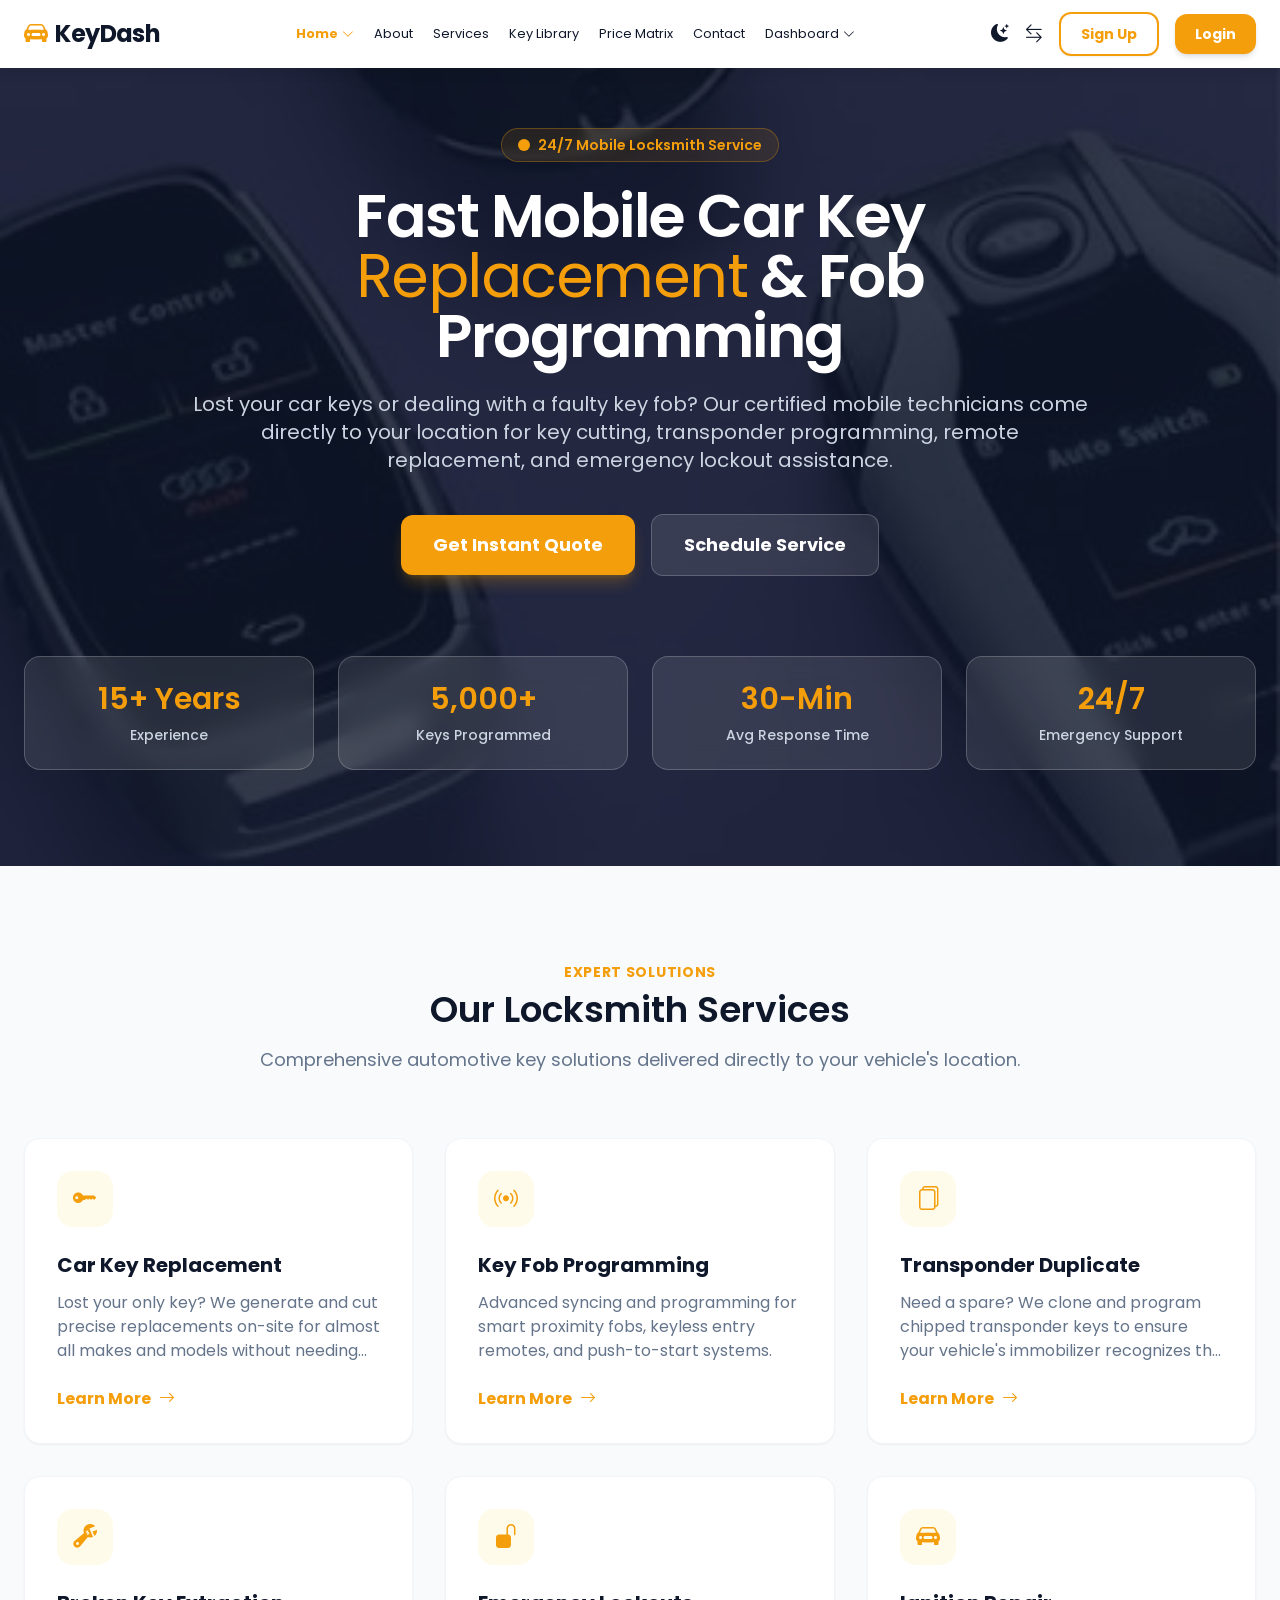
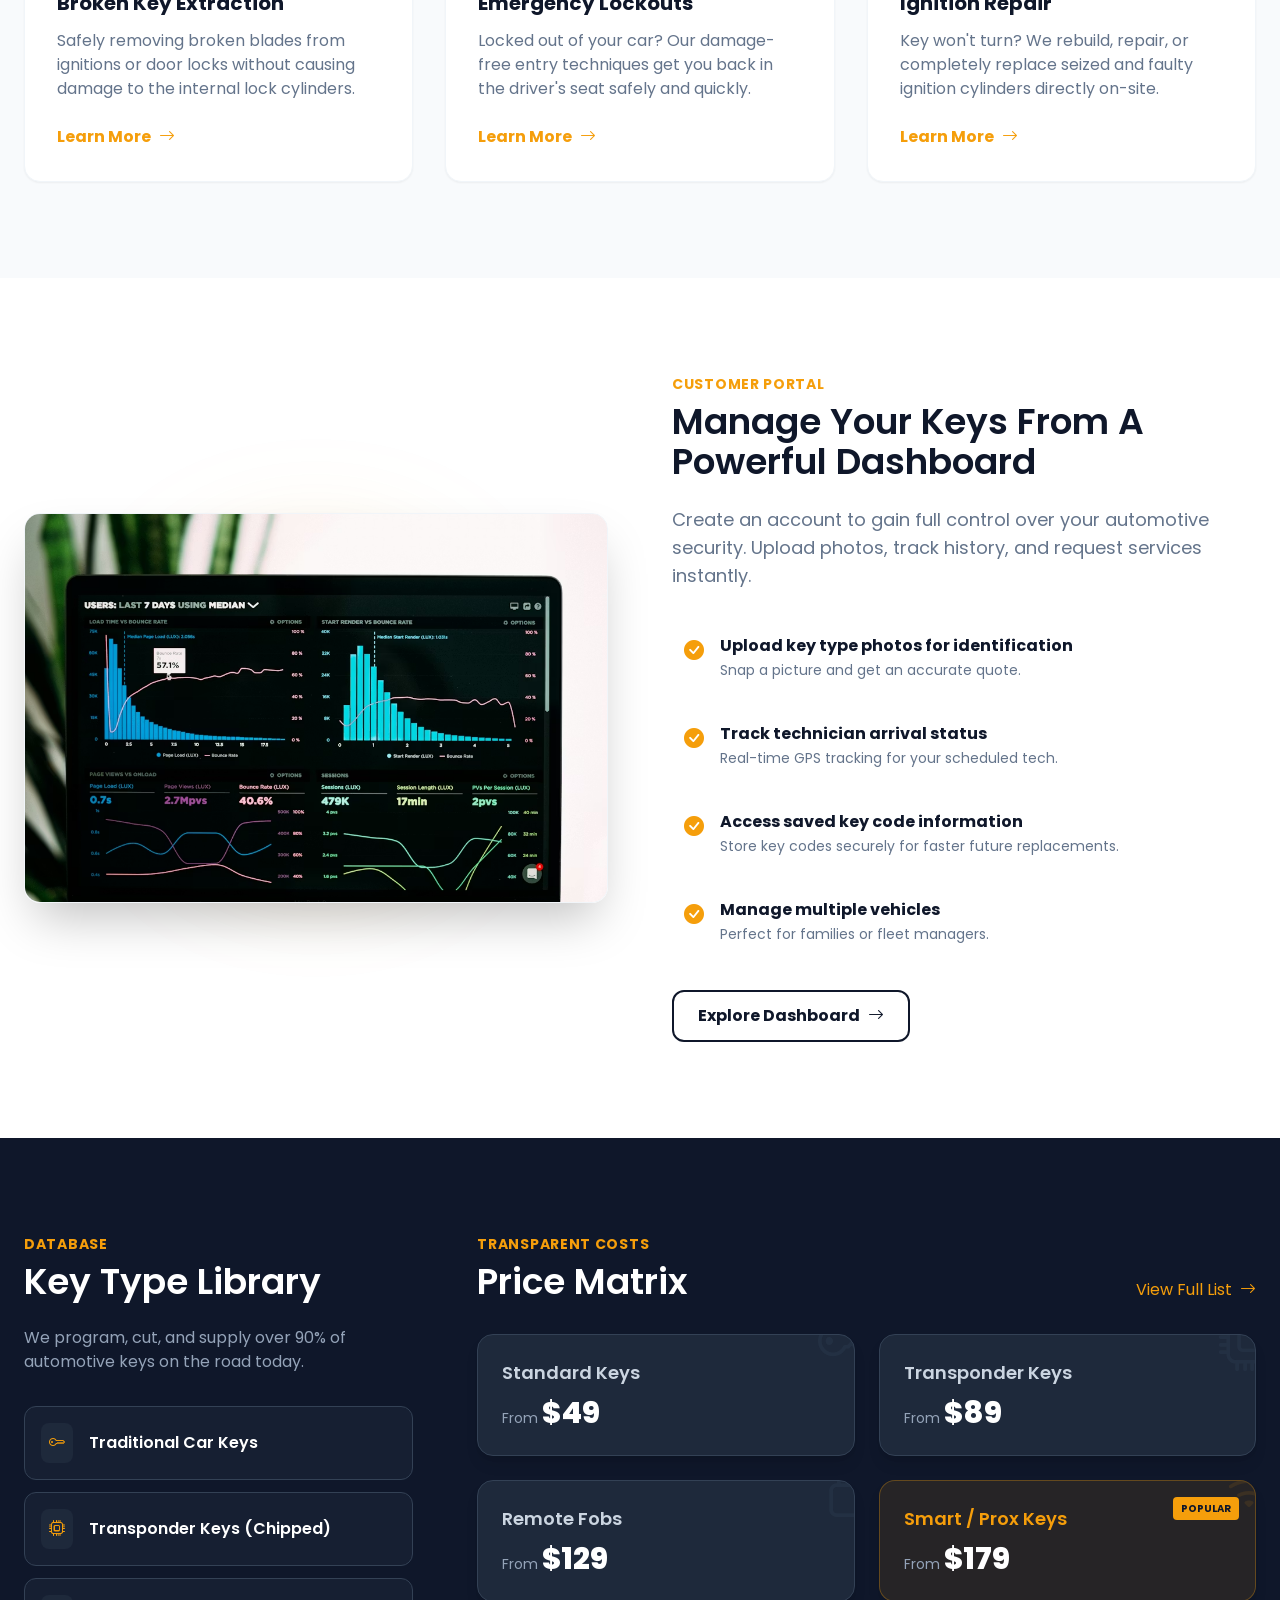
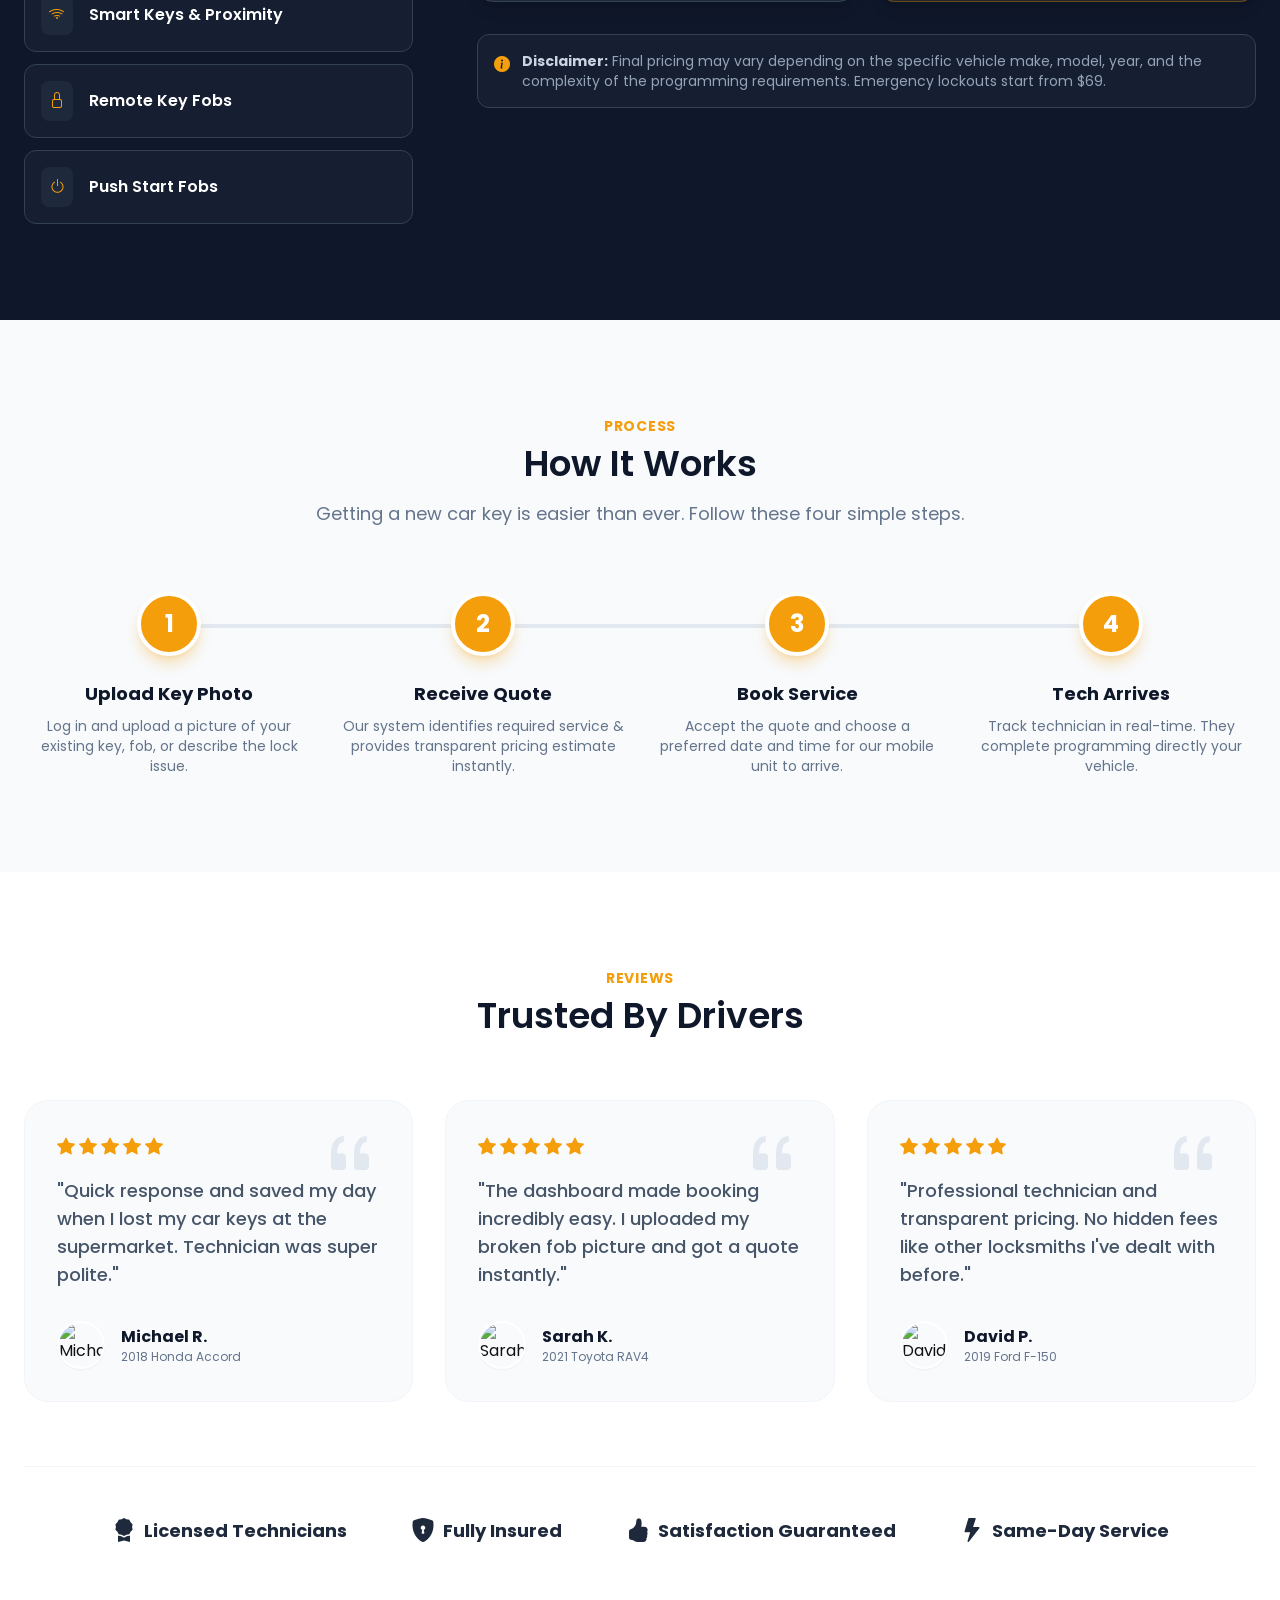
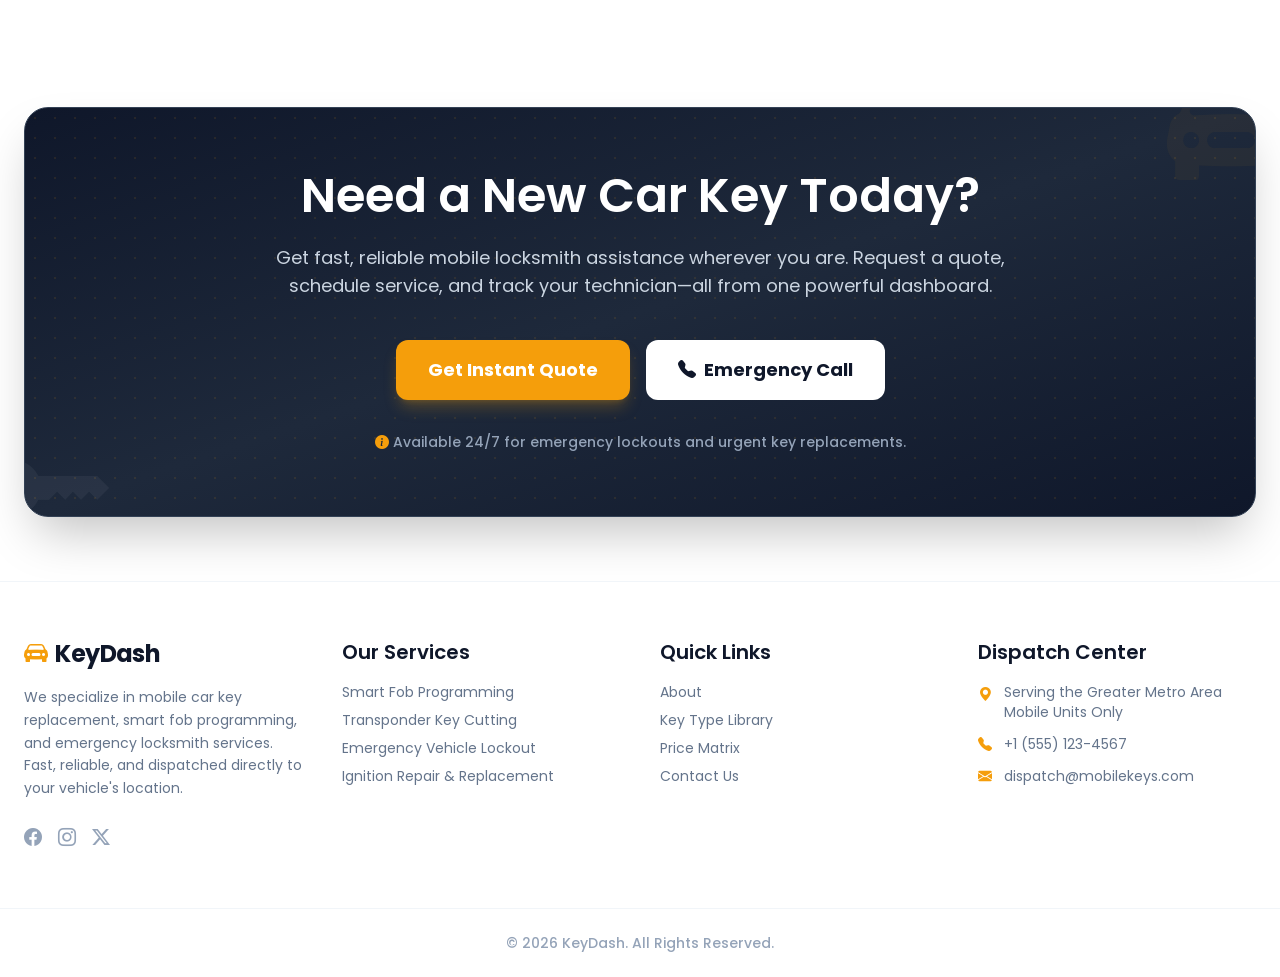
==== index.html @ b304df71 "first commit" ====
<!DOCTYPE html>
<html lang="en">

<head>
  <meta charset="UTF-8">
  <meta name="viewport" content="width=device-width, initial-scale=1.0">
  <title>Home1 - KeyDash</title>
  <link rel="icon" href="images/logo.jpeg">
  <script src="tailwind.js"></script>
  <link rel="stylesheet" href="https://cdn.jsdelivr.net/npm/bootstrap-icons@1.11.3/font/bootstrap-icons.min.css">
  <link rel="stylesheet" href="navbar.css">
  <link rel="stylesheet" href="footer.css">
  <link rel="preconnect" href="https://fonts.googleapis.com">
  <link rel="preconnect" href="https://fonts.gstatic.com" crossorigin>
  <script src="https://unpkg.com/lucide@latest"></script>
  <link href="https://fonts.googleapis.com/css2?family=Poppins:wght@300;400;500;600;700&display=swap" rel="stylesheet">
  <style>
    /* RTL */
    .rtl {
      direction: rtl;
    }

    [dir="rtl"] .title {
      margin-right: 20px !important;
    }

    /* THEME TOGGLE */
    :root {
      --home-bg: #ffffff;
      --text-color: #111111;
    }

    [data-theme="dark"] {
      --home-bg: #000000;
      --text-color: #ffffff;
    }

    body {
      background-color: var(--home-bg) !important;
      color: var(--text-color);
      transition: background-color 0.4s ease, color 0.4s ease;
    }

    [data-theme="dark"] section,
    [data-theme="dark"] .card {
      background-color: #111111 !important;
      border-color: #333333 !important;
    }

    [data-theme="dark"] .btn,
    [data-theme="dark"] .btn1:hover {
      color: #000000 !important;
    }

    [data-theme="dark"] body,
    [data-theme="dark"] p,
    [data-theme="dark"] h1,
    [data-theme="dark"] h2,
    [data-theme="dark"] h3,
    [data-theme="dark"] h4,
    [data-theme="dark"] h5,
    [data-theme="dark"] h6,
    [data-theme="dark"] span,
    [data-theme="dark"] li,
    [data-theme="dark"] a,
    [data-theme="dark"] label,
    [data-theme="dark"] small,
    [data-theme="dark"] strong,
    [data-theme="dark"] .title {
      color: #ffffff !important;
    }

    /* ===== HOME PAGE DARK MODE OVERRIDES ===== */

    /* main wrapper */
    [data-theme="dark"] main {
      background-color: #111111 !important;
    }

    /* bg-white & bg-slate-50 sections */
    [data-theme="dark"] .bg-white,
    [data-theme="dark"] .bg-slate-50 {
      background-color: #111111 !important;
    }

    /* Service cards & testimonial cards */
    [data-theme="dark"] .bg-white.rounded-2xl,
    [data-theme="dark"] .bg-slate-50.rounded-3xl,
    [data-theme="dark"] .bg-slate-50.p-8 {
      background-color: #1a1a1a !important;
      border-color: #2a2a2a !important;
    }

    /* Service card icon containers (bg-amber-50) */
    [data-theme="dark"] .bg-amber-50 {
      background-color: #2a1f00 !important;
    }

    /* How-it-works step cards */
    [data-theme="dark"] .bg-white.lg\:bg-transparent {
      background-color: #1a1a1a !important;
      border-color: #2a2a2a !important;
    }

    /* Customer portal: feature list hover */
    [data-theme="dark"] li:hover.hover\:bg-slate-50 {
      background-color: #1f1f1f !important;
    }

    /* "Explore Dashboard" outlined button */
    [data-theme="dark"] a.border-slate-900.text-slate-900 {
      border-color: #ffffff !important;
      color: #ffffff !important;
    }
    [data-theme="dark"] a.border-slate-900.text-slate-900:hover {
      background-color: #ffffff !important;
      color: #111111 !important;
    }

    /* Trust badges row */
    [data-theme="dark"] .text-slate-800 {
      color: #e2e8f0 !important;
    }

    /* Testimonial quote icon (bi-quote) */
    [data-theme="dark"] .text-slate-200 {
      color: #2a2a2a !important;
    }

    /* Border overrides for separator lines */
    [data-theme="dark"] .border-slate-100,
    [data-theme="dark"] .border-slate-200 {
      border-color: #2a2a2a !important;
    }

    /* Customer portal security badge (floating card) */
    [data-theme="dark"] .bg-white.p-4.rounded-xl {
      background-color: #1a1a1a !important;
      border-color: #2a2a2a !important;
    }

    /* Subtext colors */
    [data-theme="dark"] .text-slate-500,
    [data-theme="dark"] .text-slate-600 {
      color: #9ca3af !important;
    }

    [data-theme="dark"] .text-slate-900 {
      color: #f1f5f9 !important;
    }

    [data-theme="dark"] .text-slate-300 {
      color: #cbd5e1 !important;
    }

    [data-theme="dark"] .text-slate-400 {
      color: #94a3b8 !important;
    }

    /* "Emergency Call" white button in CTA */
    [data-theme="dark"] a.bg-white.text-slate-900 {
      background-color: #1a1a1a !important;
      color: #ffffff !important;
      border: 1px solid #333333 !important;
    }
    [data-theme="dark"] a.bg-white.text-slate-900:hover {
      background-color: #2a2a2a !important;
    }
  </style>
</head>

<body class="font-sans">
  <!-- navbar -->
  <div id="navbar"></div>
  <!-- HERO BANNER -->
   <style>
  @keyframes float {
    0%, 100% { transform: translateY(0px); }
    50% { transform: translateY(-12px); }
  }
  .animate-float { animation: float 4s ease-in-out infinite; }
  .animate-float-delayed { animation: float 4s ease-in-out infinite; animation-delay: 2s; }
  
  /* Scroll Reveal Base Classes */
  .js-reveal {
    opacity: 0;
    transform: translateY(30px);
    transition: all 0.8s cubic-bezier(0.16, 1, 0.3, 1);
  }
  .js-reveal.is-visible {
    opacity: 1;
    transform: translateY(0);
  }
</style>

<main class="w-full bg-white overflow-hidden font-sans">

  <section class="relative min-h-[90vh] flex items-center justify-center pt-24 pb-16 lg:pt-32 lg:pb-24">
    <div class="absolute inset-0 bg-[url('images/img1.jpg')] bg-cover bg-center bg-no-repeat"></div>
    <div class="absolute inset-0 bg-slate-900/85"></div>

    <div class="relative z-10 max-w-7xl mx-auto px-6 w-full">
      
      <div class="max-w-4xl mx-auto text-center">
        <div class="inline-flex items-center gap-2 px-4 py-1.5 rounded-full bg-[#F59E0B]/10 text-[#F59E0B] border border-[#F59E0B]/30 font-semibold text-sm mb-6 backdrop-blur-sm">
          <span class="relative inline-flex rounded-full h-3 w-3 bg-[#F59E0B]"></span>
          24/7 Mobile Locksmith Service
        </div>
        
        <h1 class="text-4xl md:text-5xl lg:text-6xl font-extrabold text-white leading-tight tracking-tight">
          Fast Mobile Car Key <span class="text-[#F59E0B]">Replacement</span> & Fob Programming
        </h1>
        
        <p class="mt-6 text-lg md:text-xl text-slate-300 leading-relaxed">
          Lost your car keys or dealing with a faulty key fob? Our certified mobile technicians come directly to your location for key cutting, transponder programming, remote replacement, and emergency lockout assistance.
        </p>

        <div class="mt-10 flex flex-col sm:flex-row items-center justify-center gap-4">
          <a href="quote.html" class="w-full sm:w-auto px-8 py-4 rounded-xl bg-[#F59E0B] text-white text-lg font-bold hover:bg-[#D97706] shadow-lg shadow-[#F59E0B]/25">
            Get Instant Quote
          </a>
          <a href="schedule.html" class="w-full sm:w-auto px-8 py-4 rounded-xl bg-white/10 text-white border border-white/20 text-lg font-bold hover:bg-white/20 backdrop-blur-md">
            Schedule Service
          </a>
        </div>
      </div>

      <div class="mt-20 grid grid-cols-1 md:grid-cols-2 lg:grid-cols-4 gap-6">
        <div class="glass-card bg-white/10 backdrop-blur-md border border-white/20 rounded-2xl p-6 text-center">
          <h3 class="text-3xl font-extrabold text-[#F59E0B] mb-2">15+ Years</h3>
          <p class="text-slate-300 font-medium text-sm">Experience</p>
        </div>
        <div class="glass-card bg-white/10 backdrop-blur-md border border-white/20 rounded-2xl p-6 text-center">
          <h3 class="text-3xl font-extrabold text-[#F59E0B] mb-2">5,000+</h3>
          <p class="text-slate-300 font-medium text-sm">Keys Programmed</p>
        </div>
        <div class="glass-card bg-white/10 backdrop-blur-md border border-white/20 rounded-2xl p-6 text-center">
          <h3 class="text-3xl font-extrabold text-[#F59E0B] mb-2">30-Min</h3>
          <p class="text-slate-300 font-medium text-sm">Avg Response Time</p>
        </div>
        <div class="glass-card bg-white/10 backdrop-blur-md border border-white/20 rounded-2xl p-6 text-center">
          <h3 class="text-3xl font-extrabold text-[#F59E0B] mb-2">24/7</h3>
          <p class="text-slate-300 font-medium text-sm">Emergency Support</p>
        </div>
      </div>

    </div>
  </section>

  <section class="py-24 bg-slate-50">
    <div class="max-w-7xl mx-auto px-6">
      
      <div class="text-center max-w-3xl mx-auto mb-16">
        <h2 class="text-[#F59E0B] font-bold tracking-wider uppercase text-sm mb-2">Expert Solutions</h2>
        <h3 class="text-3xl md:text-4xl font-extrabold text-slate-900">Our Locksmith Services</h3>
        <p class="mt-4 text-slate-500 text-lg">Comprehensive automotive key solutions delivered directly to your vehicle's location.</p>
      </div>

      <div class="grid grid-cols-1 md:grid-cols-2 lg:grid-cols-3 gap-8">
        <div class="bg-white rounded-2xl p-8 shadow-sm hover:shadow-xl border border-slate-100 hover:border-[#F59E0B]/30">
          <div class="w-14 h-14 rounded-2xl bg-amber-50 flex items-center justify-center text-[#F59E0B] text-2xl mb-6">
            <i class="bi bi-key-fill"></i>
          </div>
          <h4 class="text-xl font-bold text-slate-900 mb-3">Car Key Replacement</h4>
          <p class="text-slate-500 mb-6 line-clamp-3">Lost your only key? We generate and cut precise replacements on-site for almost all makes and models without needing the original.</p>
          <a href="#" class="text-[#F59E0B] font-bold hover:text-[#D97706] inline-flex items-center gap-2">
            Learn More <i class="bi bi-arrow-right"></i>
          </a>
        </div>

        <div class="bg-white rounded-2xl p-8 shadow-sm hover:shadow-xl border border-slate-100 hover:border-[#F59E0B]/30">
          <div class="w-14 h-14 rounded-2xl bg-amber-50 flex items-center justify-center text-[#F59E0B] text-2xl mb-6">
            <i class="bi bi-broadcast"></i>
          </div>
          <h4 class="text-xl font-bold text-slate-900 mb-3">Key Fob Programming</h4>
          <p class="text-slate-500 mb-6 line-clamp-3">Advanced syncing and programming for smart proximity fobs, keyless entry remotes, and push-to-start systems.</p>
          <a href="#" class="text-[#F59E0B] font-bold hover:text-[#D97706] inline-flex items-center gap-2">
            Learn More <i class="bi bi-arrow-right"></i>
          </a>
        </div>

        <div class="bg-white rounded-2xl p-8 shadow-sm hover:shadow-xl border border-slate-100 hover:border-[#F59E0B]/30">
          <div class="w-14 h-14 rounded-2xl bg-amber-50 flex items-center justify-center text-[#F59E0B] text-2xl mb-6">
            <i class="bi bi-files"></i>
          </div>
          <h4 class="text-xl font-bold text-slate-900 mb-3">Transponder Duplicate</h4>
          <p class="text-slate-500 mb-6 line-clamp-3">Need a spare? We clone and program chipped transponder keys to ensure your vehicle's immobilizer recognizes the duplicate.</p>
          <a href="#" class="text-[#F59E0B] font-bold hover:text-[#D97706] inline-flex items-center gap-2">
            Learn More <i class="bi bi-arrow-right"></i>
          </a>
        </div>

        <div class="bg-white rounded-2xl p-8 shadow-sm hover:shadow-xl border border-slate-100 hover:border-[#F59E0B]/30">
          <div class="w-14 h-14 rounded-2xl bg-amber-50 flex items-center justify-center text-[#F59E0B] text-2xl mb-6">
            <i class="bi bi-wrench-adjustable"></i>
          </div>
          <h4 class="text-xl font-bold text-slate-900 mb-3">Broken Key Extraction</h4>
          <p class="text-slate-500 mb-6 line-clamp-3">Safely removing broken blades from ignitions or door locks without causing damage to the internal lock cylinders.</p>
          <a href="#" class="text-[#F59E0B] font-bold hover:text-[#D97706] inline-flex items-center gap-2">
            Learn More <i class="bi bi-arrow-right"></i>
          </a>
        </div>

        <div class="bg-white rounded-2xl p-8 shadow-sm hover:shadow-xl border border-slate-100 hover:border-[#F59E0B]/30">
          <div class="w-14 h-14 rounded-2xl bg-amber-50 flex items-center justify-center text-[#F59E0B] text-2xl mb-6">
            <i class="bi bi-unlock-fill"></i>
          </div>
          <h4 class="text-xl font-bold text-slate-900 mb-3">Emergency Lockouts</h4>
          <p class="text-slate-500 mb-6 line-clamp-3">Locked out of your car? Our damage-free entry techniques get you back in the driver's seat safely and quickly.</p>
          <a href="#" class="text-[#F59E0B] font-bold hover:text-[#D97706] inline-flex items-center gap-2">
            Learn More <i class="bi bi-arrow-right"></i>
          </a>
        </div>

        <div class="bg-white rounded-2xl p-8 shadow-sm hover:shadow-xl border border-slate-100 hover:border-[#F59E0B]/30">
          <div class="w-14 h-14 rounded-2xl bg-amber-50 flex items-center justify-center text-[#F59E0B] text-2xl mb-6">
            <i class="bi bi-car-front-fill"></i>
          </div>
          <h4 class="text-xl font-bold text-slate-900 mb-3">Ignition Repair</h4>
          <p class="text-slate-500 mb-6 line-clamp-3">Key won't turn? We rebuild, repair, or completely replace seized and faulty ignition cylinders directly on-site.</p>
          <a href="#" class="text-[#F59E0B] font-bold hover:text-[#D97706] inline-flex items-center gap-2">
            Learn More <i class="bi bi-arrow-right"></i>
          </a>
        </div>
      </div>
    </div>
  </section>

  <section class="py-24 bg-white overflow-hidden">
    <div class="max-w-7xl mx-auto px-6">
      <div class="flex flex-col lg:flex-row items-center gap-16">
        
        <div class="w-full lg:w-1/2 relative">
          <div class="absolute top-1/2 left-1/2 -translate-x-1/2 -translate-y-1/2 w-72 h-72 bg-[#F59E0B]/20 rounded-full blur-3xl"></div>
          <img 
            src="images/img2.avif" 
            alt="Customer Dashboard Mockup" 
            class="relative z-10 rounded-2xl shadow-2xl border border-slate-100"
          >
        </div>

        <div class="w-full lg:w-1/2">
          <h2 class="text-[#F59E0B] font-bold tracking-wider uppercase text-sm mb-2">Customer Portal</h2>
          <h3 class="text-3xl md:text-4xl font-extrabold text-slate-900 leading-tight mb-6">
            Manage Your Keys From A Powerful Dashboard
          </h3>
          <p class="text-slate-500 text-lg mb-8">
            Create an account to gain full control over your automotive security. Upload photos, track history, and request services instantly.
          </p>

          <ul class="space-y-4">
            <li class="flex items-start gap-4 p-3 hover:bg-slate-50 rounded-xl">
              <i class="bi bi-check-circle-fill text-[#F59E0B] text-xl mt-0.5"></i>
              <div>
                <strong class="block text-slate-900">Upload key type photos for identification</strong>
                <span class="text-slate-500 text-sm">Snap a picture and get an accurate quote.</span>
              </div>
            </li>
            <li class="flex items-start gap-4 p-3 hover:bg-slate-50 rounded-xl">
              <i class="bi bi-check-circle-fill text-[#F59E0B] text-xl mt-0.5"></i>
              <div>
                <strong class="block text-slate-900">Track technician arrival status</strong>
                <span class="text-slate-500 text-sm">Real-time GPS tracking for your scheduled tech.</span>
              </div>
            </li>
            <li class="flex items-start gap-4 p-3 hover:bg-slate-50 rounded-xl">
              <i class="bi bi-check-circle-fill text-[#F59E0B] text-xl mt-0.5"></i>
              <div>
                <strong class="block text-slate-900">Access saved key code information</strong>
                <span class="text-slate-500 text-sm">Store key codes securely for faster future replacements.</span>
              </div>
            </li>
            <li class="flex items-start gap-4 p-3 hover:bg-slate-50 rounded-xl">
              <i class="bi bi-check-circle-fill text-[#F59E0B] text-xl mt-0.5"></i>
              <div>
                <strong class="block text-slate-900">Manage multiple vehicles</strong>
                <span class="text-slate-500 text-sm">Perfect for families or fleet managers.</span>
              </div>
            </li>
          </ul>

          <div class="mt-8">
            <a href="user.html" class="px-6 py-3 rounded-xl border-2 border-slate-900 text-slate-900 font-bold hover:bg-slate-900 hover:text-white inline-flex items-center gap-2">
              Explore Dashboard <i class="bi bi-arrow-right"></i>
            </a>
          </div>
        </div>

      </div>
    </div>
  </section>

  <section class="py-24 bg-slate-900 text-white">
    <div class="max-w-7xl mx-auto px-6">
      
      <div class="flex flex-col lg:flex-row gap-16">
        
        <div class="w-full lg:w-1/3">
          <h2 class="text-[#F59E0B] font-bold tracking-wider uppercase text-sm mb-2">Database</h2>
          <h3 class="text-3xl md:text-4xl font-extrabold mb-6">Key Type Library</h3>
          <p class="text-slate-400 mb-8">We program, cut, and supply over 90% of automotive keys on the road today.</p>
          
          <div class="space-y-3">
            <div class="bg-slate-800/50 border border-slate-700 rounded-xl p-4 flex items-center gap-4 hover:border-[#F59E0B]/50">
              <div class="bg-slate-800 p-2 rounded-lg text-[#F59E0B]"><i class="bi bi-key"></i></div>
              <span class="font-semibold">Traditional Car Keys</span>
            </div>
            <div class="bg-slate-800/50 border border-slate-700 rounded-xl p-4 flex items-center gap-4 hover:border-[#F59E0B]/50">
              <div class="bg-slate-800 p-2 rounded-lg text-[#F59E0B]"><i class="bi bi-cpu"></i></div>
              <span class="font-semibold">Transponder Keys (Chipped)</span>
            </div>
            <div class="bg-slate-800/50 border border-slate-700 rounded-xl p-4 flex items-center gap-4 hover:border-[#F59E0B]/50">
              <div class="bg-slate-800 p-2 rounded-lg text-[#F59E0B]"><i class="bi bi-wifi"></i></div>
              <span class="font-semibold">Smart Keys & Proximity</span>
            </div>
            <div class="bg-slate-800/50 border border-slate-700 rounded-xl p-4 flex items-center gap-4 hover:border-[#F59E0B]/50">
              <div class="bg-slate-800 p-2 rounded-lg text-[#F59E0B]"><i class="bi bi-lock"></i></div>
              <span class="font-semibold">Remote Key Fobs</span>
            </div>
            <div class="bg-slate-800/50 border border-slate-700 rounded-xl p-4 flex items-center gap-4 hover:border-[#F59E0B]/50">
              <div class="bg-slate-800 p-2 rounded-lg text-[#F59E0B]"><i class="bi bi-power"></i></div>
              <span class="font-semibold">Push Start Fobs</span>
            </div>
          </div>
        </div>

        <div class="w-full lg:w-2/3">
          <div class="flex items-end justify-between mb-8">
             <div>
              <h2 class="text-[#F59E0B] font-bold tracking-wider uppercase text-sm mb-2">Transparent Costs</h2>
              <h3 class="text-3xl md:text-4xl font-extrabold">Price Matrix</h3>
             </div>
             <a href="pricing.html" class="hidden sm:inline-flex items-center gap-2 text-[#F59E0B] hover:text-white">View Full List <i class="bi bi-arrow-right"></i></a>
          </div>

          <div class="grid grid-cols-1 sm:grid-cols-2 gap-6">
            <div class="bg-slate-800 rounded-2xl p-6 border border-slate-700 hover:border-[#F59E0B]/50 shadow-lg relative overflow-hidden group">
              <div class="absolute -right-6 -top-6 text-6xl text-slate-700/30 group-hover:text-[#F59E0B]/10"><i class="bi bi-key"></i></div>
              <h4 class="text-lg text-slate-300 font-medium">Standard Keys</h4>
              <div class="mt-2 flex items-baseline gap-1">
                <span class="text-sm text-slate-400">From</span>
                <span class="text-3xl font-extrabold text-white">$49</span>
              </div>
            </div>
            <div class="bg-slate-800 rounded-2xl p-6 border border-slate-700 hover:border-[#F59E0B]/50 shadow-lg relative overflow-hidden group">
              <div class="absolute -right-6 -top-6 text-6xl text-slate-700/30 group-hover:text-[#F59E0B]/10"><i class="bi bi-cpu"></i></div>
              <h4 class="text-lg text-slate-300 font-medium">Transponder Keys</h4>
              <div class="mt-2 flex items-baseline gap-1">
                <span class="text-sm text-slate-400">From</span>
                <span class="text-3xl font-extrabold text-white">$89</span>
              </div>
            </div>
            <div class="bg-slate-800 rounded-2xl p-6 border border-slate-700 hover:border-[#F59E0B]/50 shadow-lg relative overflow-hidden group">
              <div class="absolute -right-6 -top-6 text-6xl text-slate-700/30 group-hover:text-[#F59E0B]/10"><i class="bi bi-lock"></i></div>
              <h4 class="text-lg text-slate-300 font-medium">Remote Fobs</h4>
              <div class="mt-2 flex items-baseline gap-1">
                <span class="text-sm text-slate-400">From</span>
                <span class="text-3xl font-extrabold text-white">$129</span>
              </div>
            </div>
            <div class="bg-[#F59E0B]/10 rounded-2xl p-6 border border-[#F59E0B]/30 shadow-lg relative overflow-hidden">
              <div class="absolute -right-6 -top-6 text-6xl text-[#F59E0B]/10"><i class="bi bi-wifi"></i></div>
              <div class="absolute top-4 right-4 bg-[#F59E0B] text-slate-900 text-[10px] font-bold uppercase px-2 py-1 rounded">Popular</div>
              <h4 class="text-lg text-[#F59E0B] font-medium">Smart / Prox Keys</h4>
              <div class="mt-2 flex items-baseline gap-1">
                <span class="text-sm text-slate-400">From</span>
                <span class="text-3xl font-extrabold text-white">$179</span>
              </div>
            </div>
          </div>

          <div class="mt-8 flex items-start gap-3 p-4 bg-slate-800/50 rounded-xl border border-slate-700">
            <i class="bi bi-info-circle-fill text-[#F59E0B] mt-0.5"></i>
            <p class="text-sm text-slate-400">
              <strong class="text-slate-300">Disclaimer:</strong> Final pricing may vary depending on the specific vehicle make, model, year, and the complexity of the programming requirements. Emergency lockouts start from $69.
            </p>
          </div>

        </div>
      </div>

    </div>
  </section>

  <section class="py-24 bg-slate-50 overflow-hidden">
    <div class="max-w-7xl mx-auto px-6">
      
      <div class="text-center max-w-3xl mx-auto mb-16">
        <h2 class="text-[#F59E0B] font-bold tracking-wider uppercase text-sm mb-2">Process</h2>
        <h3 class="text-3xl md:text-4xl font-extrabold text-slate-900">How It Works</h3>
        <p class="mt-4 text-slate-500 text-lg">Getting a new car key is easier than ever. Follow these four simple steps.</p>
      </div>

      <div class="relative">
        <div class="hidden lg:block absolute top-8 left-[12.5%] right-[12.5%] h-1 bg-slate-200 -z-0"></div>

        <div class="grid grid-cols-1 lg:grid-cols-4 gap-10 lg:gap-6 relative z-10">
          
          <div class="flex flex-col items-center text-center bg-white lg:bg-transparent p-6 lg:p-0 rounded-2xl shadow-sm lg:shadow-none border border-slate-100 lg:border-none">
            <div class="w-16 h-16 rounded-full bg-[#F59E0B] text-white flex items-center justify-center text-2xl font-bold shadow-lg shadow-[#F59E0B]/30 border-4 border-white mb-6">1</div>
            <h4 class="text-lg font-bold text-slate-900 mb-2">Upload Key Photo</h4>
            <p class="text-sm text-slate-500">Log in and upload a picture of your existing key, fob, or describe the lock issue.</p>
          </div>

          <div class="flex flex-col items-center text-center bg-white lg:bg-transparent p-6 lg:p-0 rounded-2xl shadow-sm lg:shadow-none border border-slate-100 lg:border-none">
            <div class="w-16 h-16 rounded-full bg-[#F59E0B] text-white flex items-center justify-center text-2xl font-bold shadow-lg shadow-[#F59E0B]/30 border-4 border-white mb-6">2</div>
            <h4 class="text-lg font-bold text-slate-900 mb-2">Receive Quote</h4>
            <p class="text-sm text-slate-500">Our system identifies required service & provides transparent pricing estimate instantly.</p>
          </div>

          <div class="flex flex-col items-center text-center bg-white lg:bg-transparent p-6 lg:p-0 rounded-2xl shadow-sm lg:shadow-none border border-slate-100 lg:border-none">
            <div class="w-16 h-16 rounded-full bg-[#F59E0B] text-white flex items-center justify-center text-2xl font-bold shadow-lg shadow-[#F59E0B]/30 border-4 border-white mb-6">3</div>
            <h4 class="text-lg font-bold text-slate-900 mb-2">Book Service</h4>
            <p class="text-sm text-slate-500">Accept the quote and choose a preferred date and time for our mobile unit to arrive.</p>
          </div>

          <div class="flex flex-col items-center text-center bg-white lg:bg-transparent p-6 lg:p-0 rounded-2xl shadow-sm lg:shadow-none border border-slate-100 lg:border-none">
            <div class="w-16 h-16 rounded-full bg-[#F59E0B] text-white flex items-center justify-center text-2xl font-bold shadow-lg shadow-[#F59E0B]/30 border-4 border-white mb-6">4</div>
            <h4 class="text-lg font-bold text-slate-900 mb-2">Tech Arrives</h4>
            <p class="text-sm text-slate-500">Track technician in real-time. They complete programming directly your vehicle.</p>
          </div>

        </div>
      </div>

    </div>
  </section>

  <section class="py-24 bg-white">
    <div class="max-w-7xl mx-auto px-6">
      
      <div class="text-center max-w-3xl mx-auto mb-16">
        <h2 class="text-[#F59E0B] font-bold tracking-wider uppercase text-sm mb-2">Reviews</h2>
        <h3 class="text-3xl md:text-4xl font-extrabold text-slate-900">Trusted By Drivers</h3>
      </div>

      <div class="grid grid-cols-1 md:grid-cols-2 lg:grid-cols-3 gap-8 mb-16">
        
        <div class="bg-slate-50 p-8 rounded-3xl relative border border-slate-100">
          <i class="bi bi-quote absolute top-6 right-8 text-6xl text-slate-200"></i>
          <div class="flex gap-1 text-[#F59E0B] text-lg mb-4">
            <i class="bi bi-star-fill"></i><i class="bi bi-star-fill"></i><i class="bi bi-star-fill"></i><i class="bi bi-star-fill"></i><i class="bi bi-star-fill"></i>
          </div>
          <p class="text-slate-600 text-lg mb-8 relative z-10 font-medium">"Quick response and saved my day when I lost my car keys at the supermarket. Technician was super polite."</p>
          <div class="flex items-center gap-4">
            <img src="https://images.unsplash.com/photo-1500648767791-00dcc994a43e?auto=format&fit=facearea&facepad=2&w=100&h=100&q=80" alt="Michael R." class="w-12 h-12 rounded-full object-cover border-2 border-white shadow-sm">
            <div>
              <h5 class="font-bold text-slate-900">Michael R.</h5>
              <p class="text-xs text-slate-500">2018 Honda Accord</p>
            </div>
          </div>
        </div>

        <div class="bg-slate-50 p-8 rounded-3xl relative border border-slate-100">
          <i class="bi bi-quote absolute top-6 right-8 text-6xl text-slate-200"></i>
          <div class="flex gap-1 text-[#F59E0B] text-lg mb-4">
            <i class="bi bi-star-fill"></i><i class="bi bi-star-fill"></i><i class="bi bi-star-fill"></i><i class="bi bi-star-fill"></i><i class="bi bi-star-fill"></i>
          </div>
          <p class="text-slate-600 text-lg mb-8 relative z-10 font-medium">"The dashboard made booking incredibly easy. I uploaded my broken fob picture and got a quote instantly."</p>
          <div class="flex items-center gap-4">
            <img src="https://images.unsplash.com/photo-1494790108377-be9c29b29330?auto=format&fit=facearea&facepad=2&w=100&h=100&q=80" alt="Sarah K." class="w-12 h-12 rounded-full object-cover border-2 border-white shadow-sm">
            <div>
              <h5 class="font-bold text-slate-900">Sarah K.</h5>
              <p class="text-xs text-slate-500">2021 Toyota RAV4</p>
            </div>
          </div>
        </div>

        <div class="bg-slate-50 p-8 rounded-3xl relative border border-slate-100">
          <i class="bi bi-quote absolute top-6 right-8 text-6xl text-slate-200"></i>
          <div class="flex gap-1 text-[#F59E0B] text-lg mb-4">
            <i class="bi bi-star-fill"></i><i class="bi bi-star-fill"></i><i class="bi bi-star-fill"></i><i class="bi bi-star-fill"></i><i class="bi bi-star-fill"></i>
          </div>
          <p class="text-slate-600 text-lg mb-8 relative z-10 font-medium">"Professional technician and transparent pricing. No hidden fees like other locksmiths I've dealt with before."</p>
          <div class="flex items-center gap-4">
            <img src="https://images.unsplash.com/photo-1507003211169-0a1dd7228f2d?auto=format&fit=facearea&facepad=2&w=100&h=100&q=80" alt="David P." class="w-12 h-12 rounded-full object-cover border-2 border-white shadow-sm">
            <div>
              <h5 class="font-bold text-slate-900">David P.</h5>
              <p class="text-xs text-slate-500">2019 Ford F-150</p>
            </div>
          </div>
        </div>

      </div>

      <div class="border-t border-slate-100 pt-12">
        <div class="flex flex-wrap justify-center items-center gap-8 md:gap-16 text-black">
          <div class="flex items-center gap-2 font-bold text-slate-800 text-lg"><i class="bi bi-award-fill text-2xl"></i> Licensed Technicians</div>
          <div class="flex items-center gap-2 font-bold text-slate-800 text-lg"><i class="bi bi-shield-lock-fill text-2xl"></i> Fully Insured</div>
          <div class="flex items-center gap-2 font-bold text-slate-800 text-lg"><i class="bi bi-hand-thumbs-up-fill text-2xl"></i> Satisfaction Guaranteed</div>
          <div class="flex items-center gap-2 font-bold text-slate-800 text-lg"><i class="bi bi-lightning-fill text-2xl"></i> Same-Day Service</div>
        </div>
      </div>

    </div>
  </section>

  <section class="py-16 bg-white">
    <div class="max-w-7xl mx-auto px-4 sm:px-6">
      
      <div class="relative rounded-3xl overflow-hidden bg-gradient-to-br from-slate-900 via-slate-800 to-slate-900 py-16 px-6 md:px-16 text-center shadow-2xl border border-slate-700">
        
        <div class="absolute inset-0 opacity-10 bg-[radial-gradient(#F59E0B_1px,transparent_1px)] [background-size:20px_20px]"></div>
        <i class="bi bi-key-fill absolute -left-10 -bottom-10 text-9xl text-white/5"></i>
        <i class="bi bi-car-front-fill absolute -right-10 -top-10 text-9xl text-[#F59E0B]/5"></i>
        
        <div class="relative z-10 max-w-3xl mx-auto">
          <h2 class="text-3xl md:text-5xl font-extrabold text-white mb-6">Need a New Car Key Today?</h2>
          <p class="text-slate-300 text-lg mb-10">
            Get fast, reliable mobile locksmith assistance wherever you are. Request a quote, schedule service, and track your technician—all from one powerful dashboard.
          </p>
          
          <div class="flex flex-col sm:flex-row items-center justify-center gap-4">
            <a href="quote.html" class="w-full sm:w-auto px-8 py-4 rounded-xl bg-[#F59E0B] text-white text-lg font-bold hover:bg-[#D97706] shadow-lg shadow-[#F59E0B]/25">
              Get Instant Quote
            </a>
            <a href="tel:+15551234567" class="w-full sm:w-auto px-8 py-4 rounded-xl bg-white text-slate-900 text-lg font-bold hover:bg-slate-100 flex items-center justify-center gap-2">
              <i class="bi bi-telephone-fill"></i> Emergency Call
            </a>
          </div>
          
          <p class="mt-8 text-sm text-slate-400 font-medium">
            <i class="bi bi-info-circle-fill text-[#F59E0B]"></i> Available 24/7 for emergency lockouts and urgent key replacements.
          </p>
        </div>

      </div>

    </div>
  </section>

</main>

<script>
  document.addEventListener("DOMContentLoaded", () => {
    // Select all elements with the 'js-reveal' class
    const revealElements = document.querySelectorAll('.js-reveal');

    // Create an Intersection Observer
    const revealObserver = new IntersectionObserver((entries, observer) => {
      entries.forEach(entry => {
        if (entry.isIntersecting) {
          // Add the visible class to trigger the CSS transition
          entry.target.classList.add('is-visible');
          // Optional: Stop observing once revealed to only animate once
          observer.unobserve(entry.target);
        }
      });
    }, {
      root: null,
      threshold: 0.1, // Trigger when 10% of the element is visible
      rootMargin: "0px 0px -50px 0px" // Slightly before the bottom of viewport
    });

    // Observe each element
    revealElements.forEach(el => revealObserver.observe(el));
  });
</script>
  <!-- FOOTER -->
  <div id="footer"></div>
  <script>
    tailwind.config = {
      theme: {
        extend: {
          fontFamily: {
            sans: ['Poppins', 'ui-sans-serif', 'system-ui'],
          },
        },
      },
    }
    lucide.createIcons();
  </script>
  <script src="navbar.js"></script>
  <script src="footer.js"></script>
</body>

</html>
---- navbar.css ----
html,
body {
  max-width: 100% !important;
  overflow-x: hidden !important;
  margin: 0;
  padding: 0;
}

/* ===== GLOBAL TYPOGRAPHY ===== */
/* Headings: font-weight 550 */
h1, h2, h3, h4, h5, h6 {
  font-weight: 550 !important;
}

/* Body / paragraph text: 400 (regular) */
p, li, span, label, small, caption {
  font-weight: 400;
}

/* Ensure font-bold utility overrides global heading restrictions */
.font-bold {
  font-weight: 700 !important;
}

/* Keep CTA buttons bold — they need emphasis */
a.rounded-full,
button[type="submit"],
.btn,
.nav-cta {
  font-weight: 600 !important;
}

/* Dark Mode: improved text contrast for common utilities */
[data-theme="dark"] .text-slate-400 { color: #94a3b8 !important; }
[data-theme="dark"] .text-slate-500 { color: #9ca3af !important; }
[data-theme="dark"] .text-slate-600 { color: #cbd5e1 !important; }
[data-theme="dark"] .text-slate-700 { color: #cbd5e1 !important; }
[data-theme="dark"] .text-slate-800 { color: #e2e8f0 !important; }
[data-theme="dark"] .text-slate-900 { color: #f1f5f9 !important; }
[data-theme="dark"] .text-gray-400 { color: #9ca3af !important; }
[data-theme="dark"] .text-gray-500 { color: #9ca3af !important; }
[data-theme="dark"] .text-gray-600 { color: #cbd5e1 !important; }
[data-theme="dark"] .text-gray-700 { color: #cbd5e1 !important; }
[data-theme="dark"] .text-gray-800 { color: #e2e8f0 !important; }
[data-theme="dark"] .text-gray-900 { color: #f1f5f9 !important; }

/* Preserve Brand Blue across all pages in dark mode */
/* This specific selector ensures blue text overrides the global white-text rule */
[data-theme="dark"] .text-\[\#38BDF8\],
[data-theme="dark"] [class*="text-[#38BDF8]"] {
  color: #F59E0B !important;
}

/* ===== ACTIVE LINK ===== */
.nav-active {
  font-weight: 700;
  color: #F59E0B !important;
  position: relative;
}

.nav-active::after {
  content: "";
  position: absolute;
  left: 0;
  bottom: -6px;
  width: 100%;
  height: 2px;
  background-color: #F59E0B;
  border-radius: 2px;
}

.home-active {
  font-weight: 700 !important;
  color: #F59E0B !important;
}

/* Hide underline on dropdown items */
#homeDropdownMenu li a.nav-active::after,
#dashboardDropdownMenu li a.nav-active::after {
  display: none;
}

/* ===== DARK MODE OVERRIDES ===== */
[data-theme="dark"] #mainNavbar {
  background-color: #111111 !important;
}

[data-theme="dark"] #mainNavbar a,
[data-theme="dark"] #navLinks li a,
[data-theme="dark"] #navLinks li button {
  color: #ffffff !important;
}

[data-theme="dark"] #mobileMenu {
  background-color: #111111 !important;
  color: #ffffff !important;
}

/* Mobile menu nav links & buttons */
[data-theme="dark"] #mobileMenu a,
[data-theme="dark"] #mobileMenu .p-6 > ul a,
[data-theme="dark"] #mobileDropdownBtn,
[data-theme="dark"] #mobileDashboardBtn {
  color: #ffffff !important;
}

[data-theme="dark"] #mobileMenu a:hover,
[data-theme="dark"] #mobileDropdownBtn:hover,
[data-theme="dark"] #mobileDashboardBtn:hover {
  color: #F59E0B !important;
}

/* Mobile menu header border */
[data-theme="dark"] #mobileMenu .border-b {
  border-color: #333333 !important;
}

/* Mobile menu header title */
[data-theme="dark"] #mobileMenu h2 {
  color: #ffffff !important;
}

/* Mobile dropdown sub-menus */
[data-theme="dark"] #mobileDropdownMenu,
[data-theme="dark"] #mobileDashboardMenu {
  background-color: #1a1a1a !important;
  border-color: #333333 !important;
}

[data-theme="dark"] #mobileDropdownMenu a,
[data-theme="dark"] #mobileDashboardMenu a {
  color: #e2e8f0 !important;
}

[data-theme="dark"] #mobileDropdownMenu a:hover,
[data-theme="dark"] #mobileDashboardMenu a:hover {
  background-color: #222222 !important;
  color: #F59E0B !important;
}

/* Mobile bottom extras section */
[data-theme="dark"] #mobileMenu .border-t {
  background-color: #0d0d0d !important;
  border-color: #333333 !important;
}

/* Close button & toggle icons in mobile menu */
[data-theme="dark"] #closeMenuBtn,
[data-theme="dark"] #mobile-theme-toggle,
[data-theme="dark"] #mobile-rtl-toggle {
  color: #ffffff !important;
}

[data-theme="dark"] #closeMenuBtn:hover,
[data-theme="dark"] #mobile-theme-toggle:hover,
[data-theme="dark"] #mobile-rtl-toggle:hover {
  color: #F59E0B !important;
}

/* Global Section & Card Overrides for Dark Mode */
[data-theme="dark"] section,
[data-theme="dark"] .card,
[data-theme="dark"] .bg-white {
  background-color: #111111 !important;
  border-color: #333333 !important;
}

[data-theme="dark"] .border-gray-100,
[data-theme="dark"] .border-gray-200,
[data-theme="dark"] .border-slate-100,
[data-theme="dark"] .border-slate-200 {
  border-color: #333333 !important;
}

[data-theme="dark"] #homeDropdownMenu,
[data-theme="dark"] #dashboardDropdownMenu {
  background-color: #111111 !important;
  border-color: #222222 !important;
}

[data-theme="dark"] #homeDropdownMenu a,
[data-theme="dark"] #dashboardDropdownMenu a {
  color: #ffffff !important;
}

[data-theme="dark"] #homeDropdownMenu a:hover,
[data-theme="dark"] #dashboardDropdownMenu a:hover {
  color: #F59E0B !important;
}

[data-theme="dark"] #hamburgerBtn i,
[data-theme="dark"] #closeMenuBtn i,
[data-theme="dark"] #rightButtons i,
[data-theme="dark"] #rightButtons button {
  color: #ffffff !important;
}

/* ===== HAMBURGER ICON ===== */
#hamburgerBtn i {
  color: #F59E0B;
}

/* ===== BREAKPOINT: BELOW 1280px = MOBILE/TABLET MODE ===== */
@media (max-width: 1279px) {
  /* Hide desktop nav and right buttons */
  #centerLinksWrapper {
    display: none !important;
  }

  #rightButtons {
    display: none !important;
  }

  /* Show hamburger */
  #hamburgerBtn {
    display: flex !important;
    align-items: center;
    justify-content: center;
  }
}

/* ===== BREAKPOINT: 1280px+ = DESKTOP MODE ===== */
@media (min-width: 1280px) {
  /* Show desktop nav and right buttons */
  #centerLinksWrapper {
    display: flex !important;
  }

  #rightButtons {
    display: flex !important;
  }

  /* Hide hamburger and mobile menu */
  #hamburgerBtn {
    display: none !important;
  }

  #mobileMenuOverlay,
  #mobileMenu {
    display: none !important;
  }

  /* Reduce gap on exactly 1280px */
  #navLinks {
    gap: 20px;
    font-size: 0.8rem;
  }
}

/* ===== BREAKPOINT: 1440px+ = LARGE DESKTOP ===== */
@media (min-width: 1440px) {
  #navLinks {
    gap: 28px;
    font-size: 0.875rem;
  }
}

/* ===== MOBILE MENU ANIMATION ===== */
.mobile-menu-open {
  overflow: hidden;
}

#mobileMenu.active {
  transform: translateX(0);
}

#mobileMenuOverlay.active {
  display: block !important;
}

#mobileDropdownMenu {
  transition: max-height 0.3s ease-out;
}

#mobileDropdownMenu.show {
  display: block !important;
  animation: slideDown 0.3s ease-out;
}

/* Hide underline on mobile nav */
@media (max-width: 1279px) {
  .nav-active::after {
    display: none;
  }
}

@keyframes slideDown {
  from {
    opacity: 0;
    transform: translateY(-10px);
  }
  to {
    opacity: 1;
    transform: translateY(0);
  }
}

/* ===== SMALL MOBILE ===== */
@media (max-width: 426px) {
  #closeMenuBtn {
    font-size: 20px;
  }

  #hamburgerBtn i {
    font-size: 20px;
  }
}

.h5 {
  color: #38BDF8;
}
---- footer.css ----
[data-theme="dark"] footer {
  background-color: #111111 !important;
}
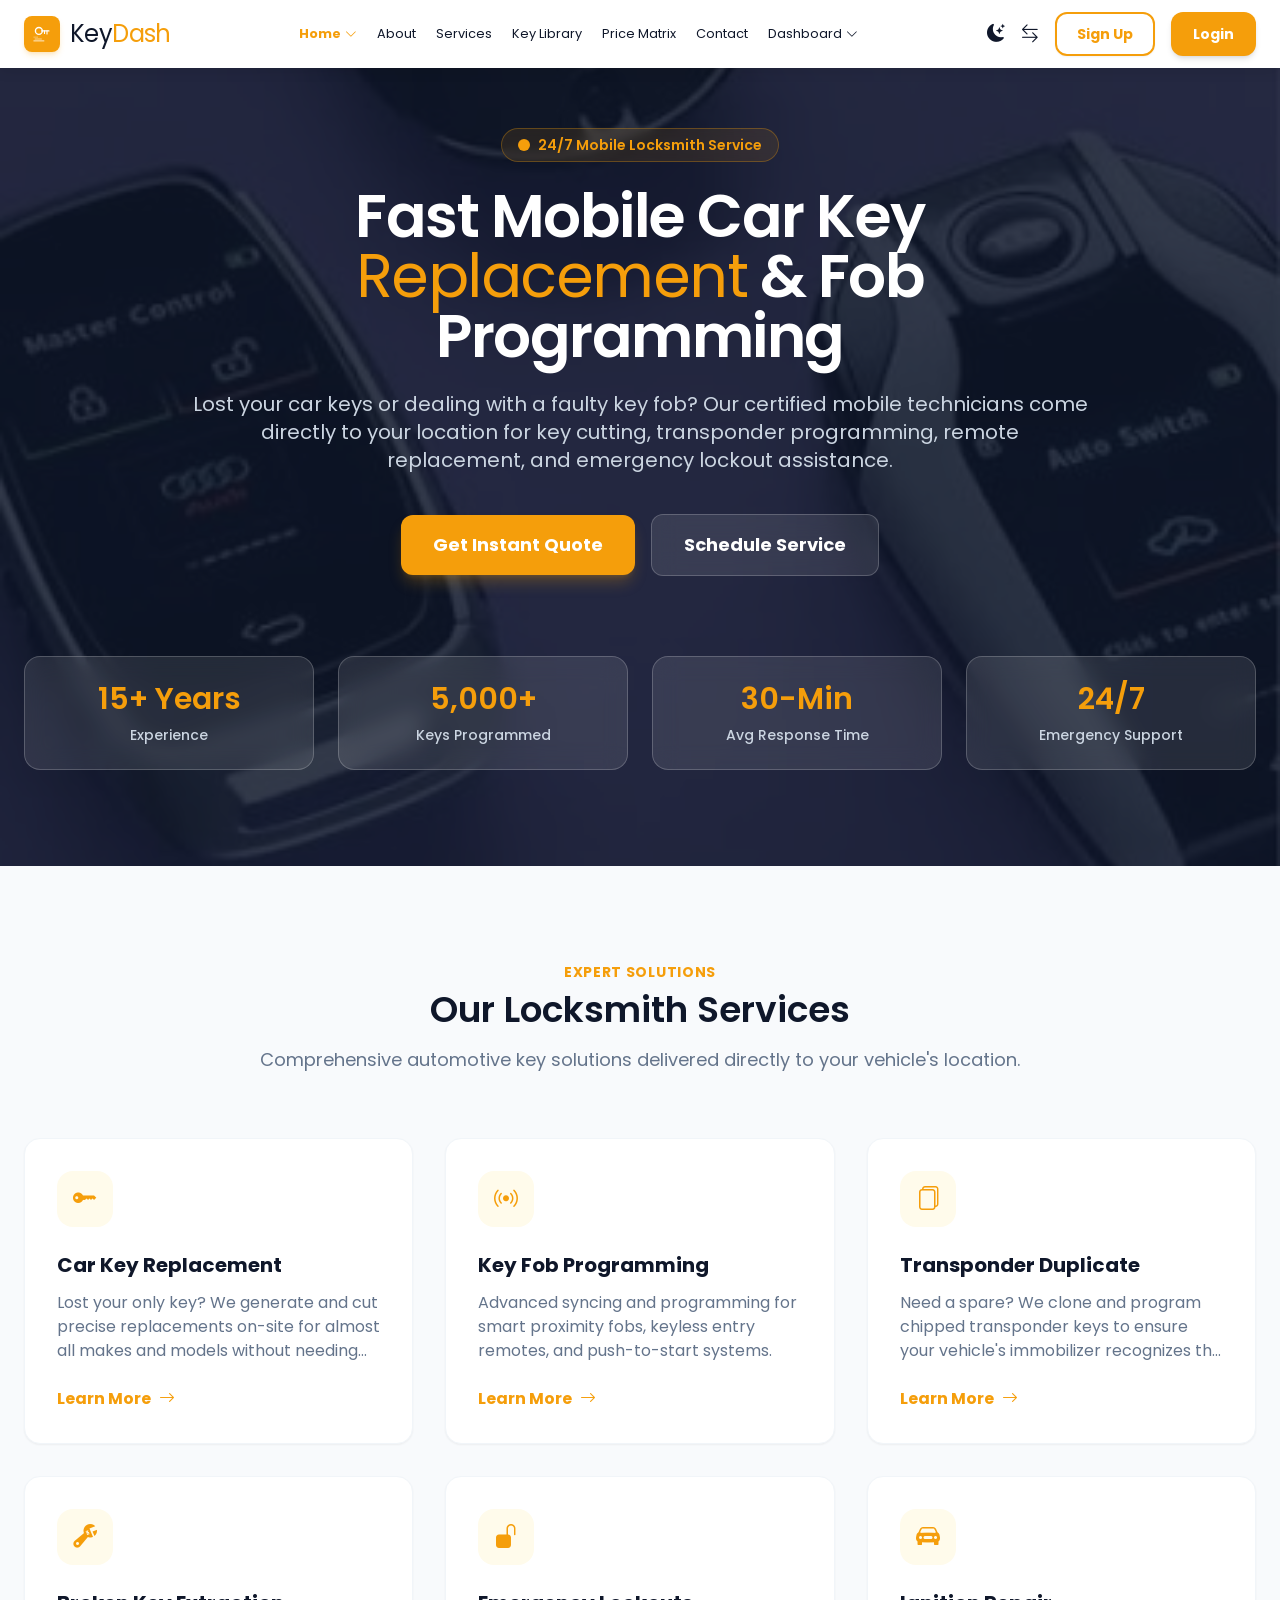
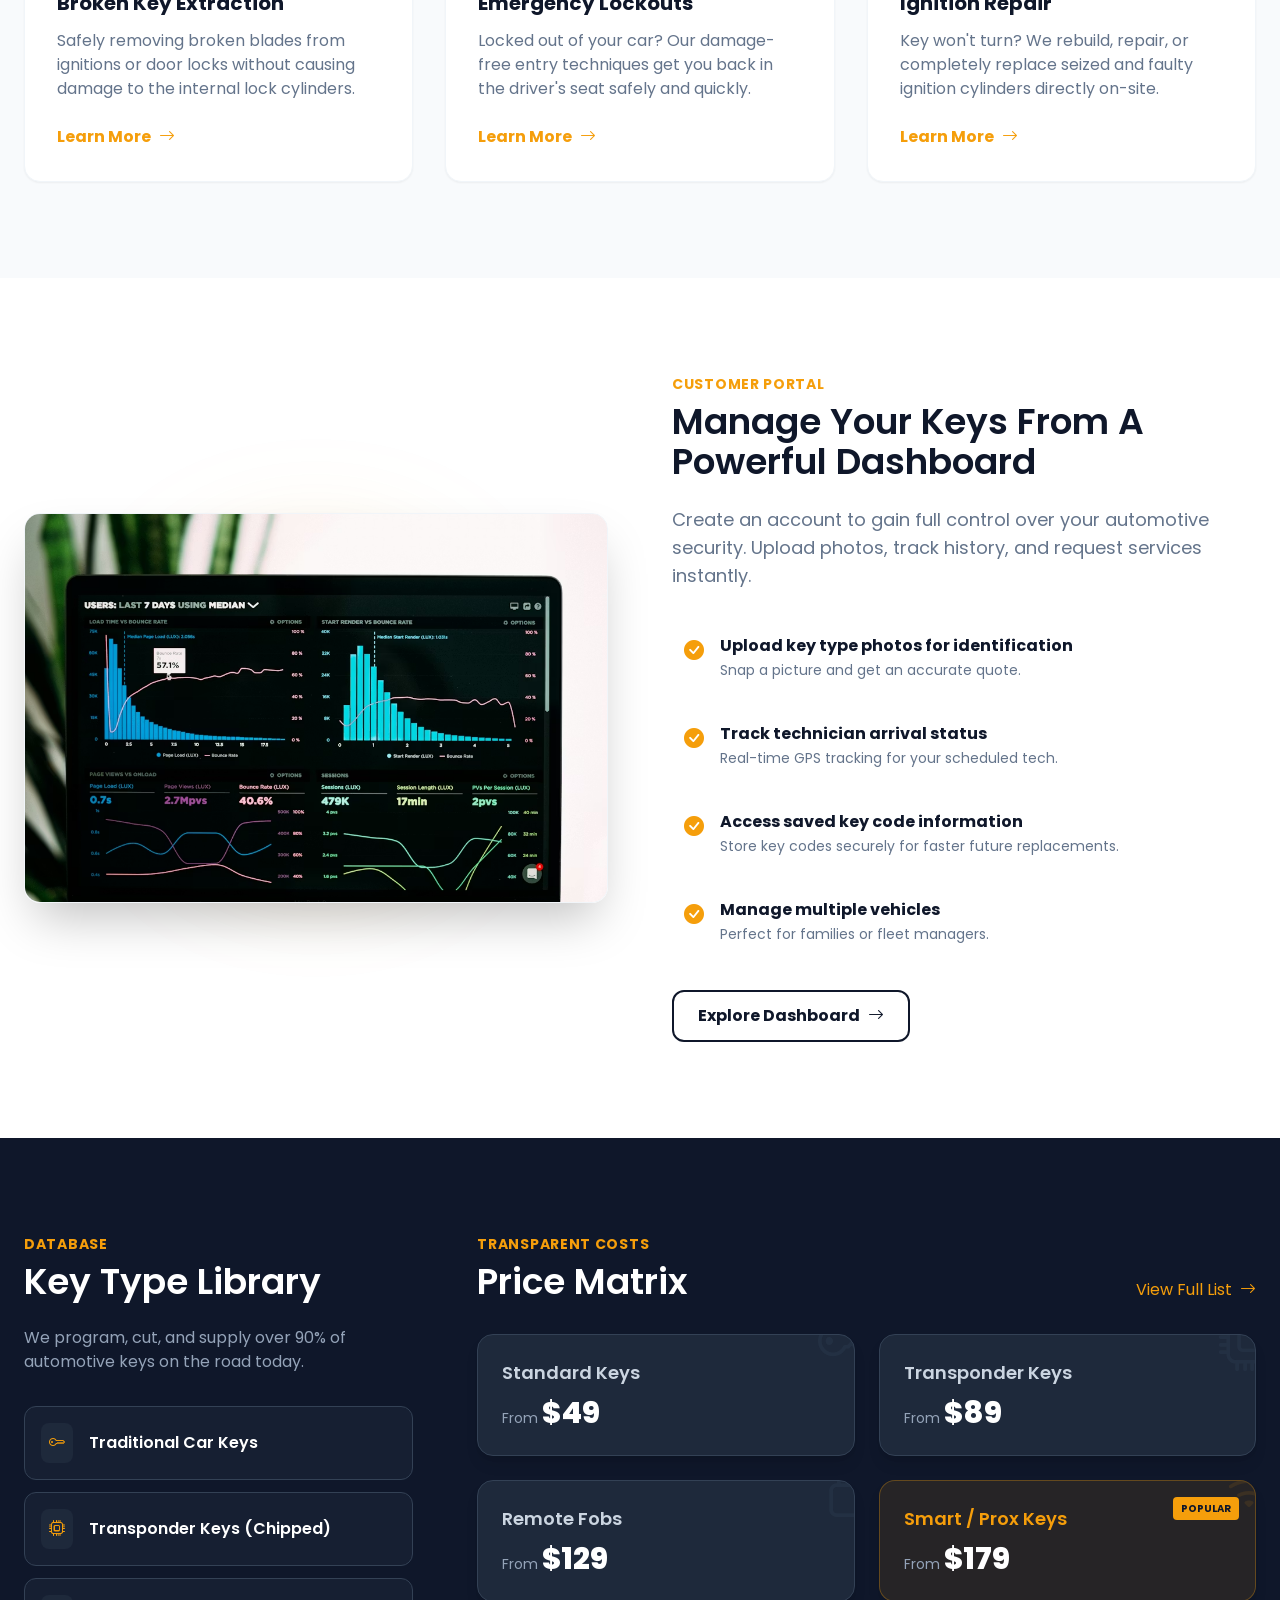
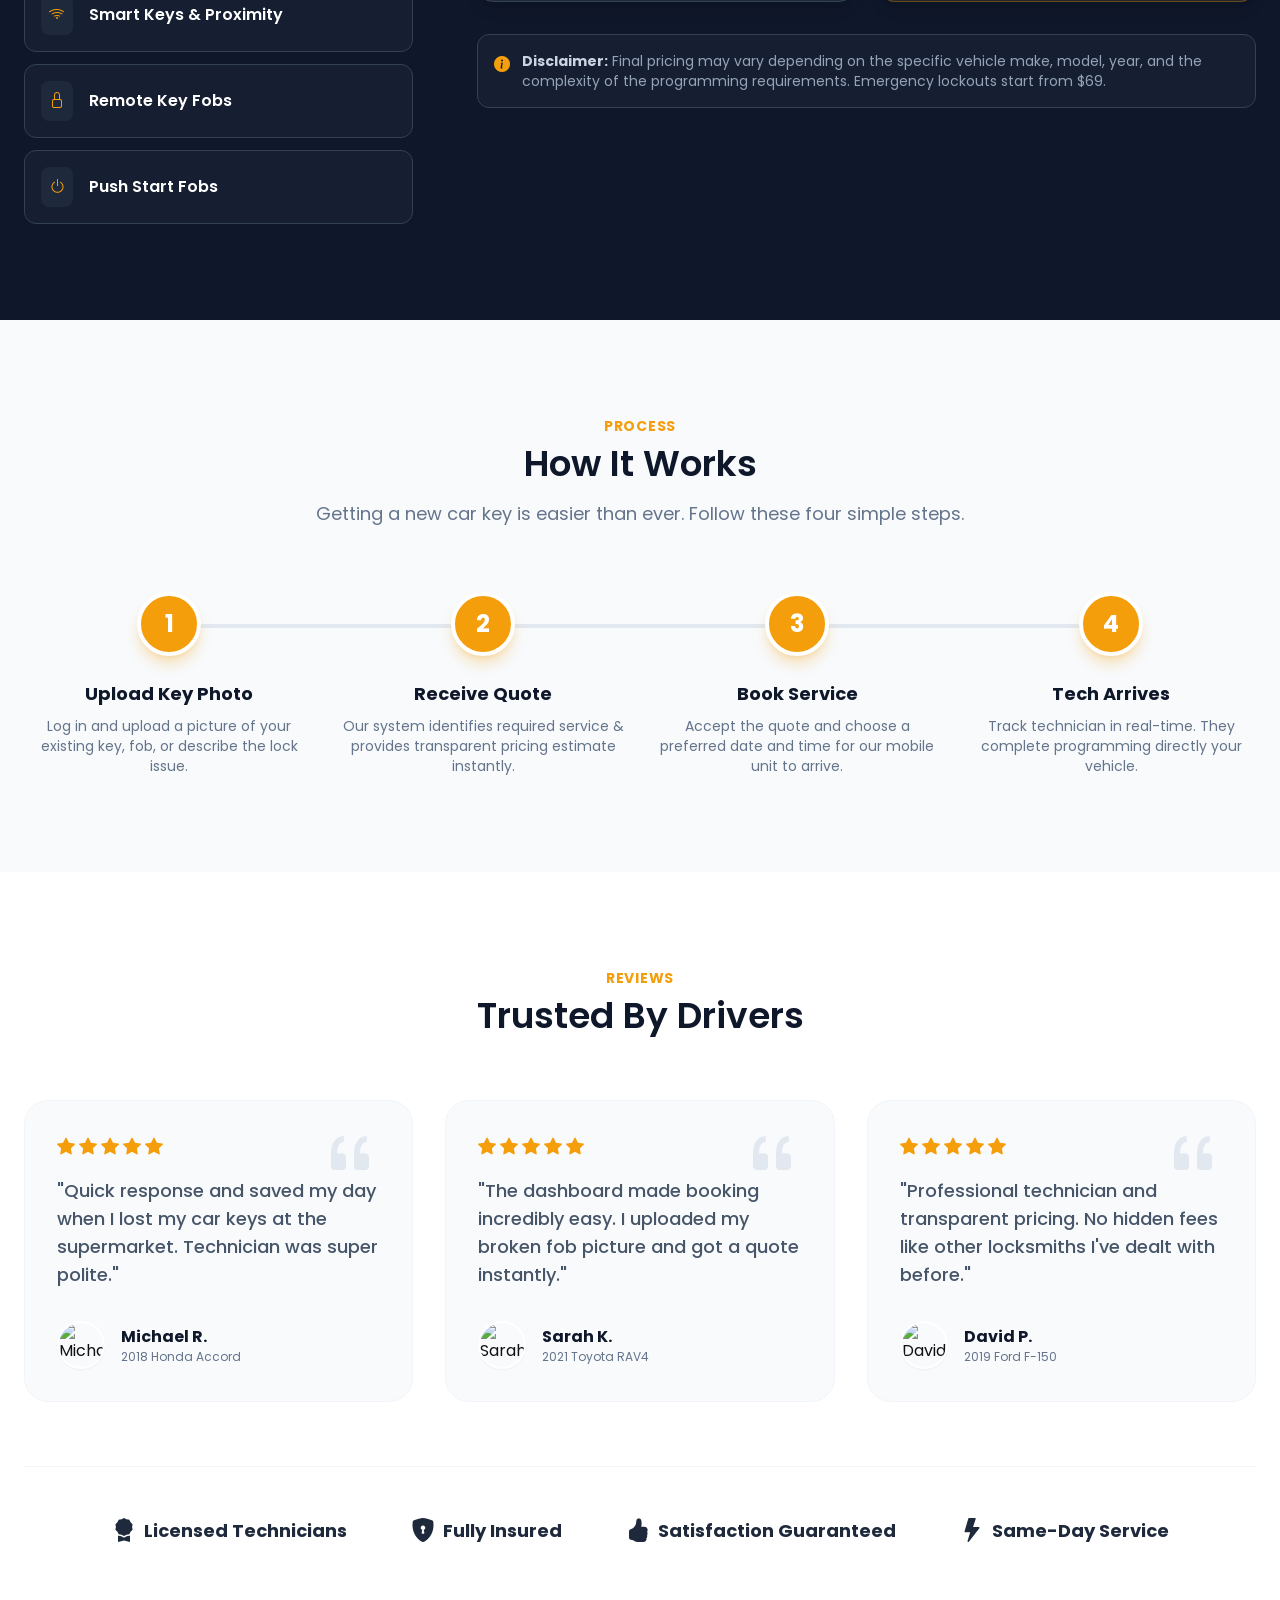
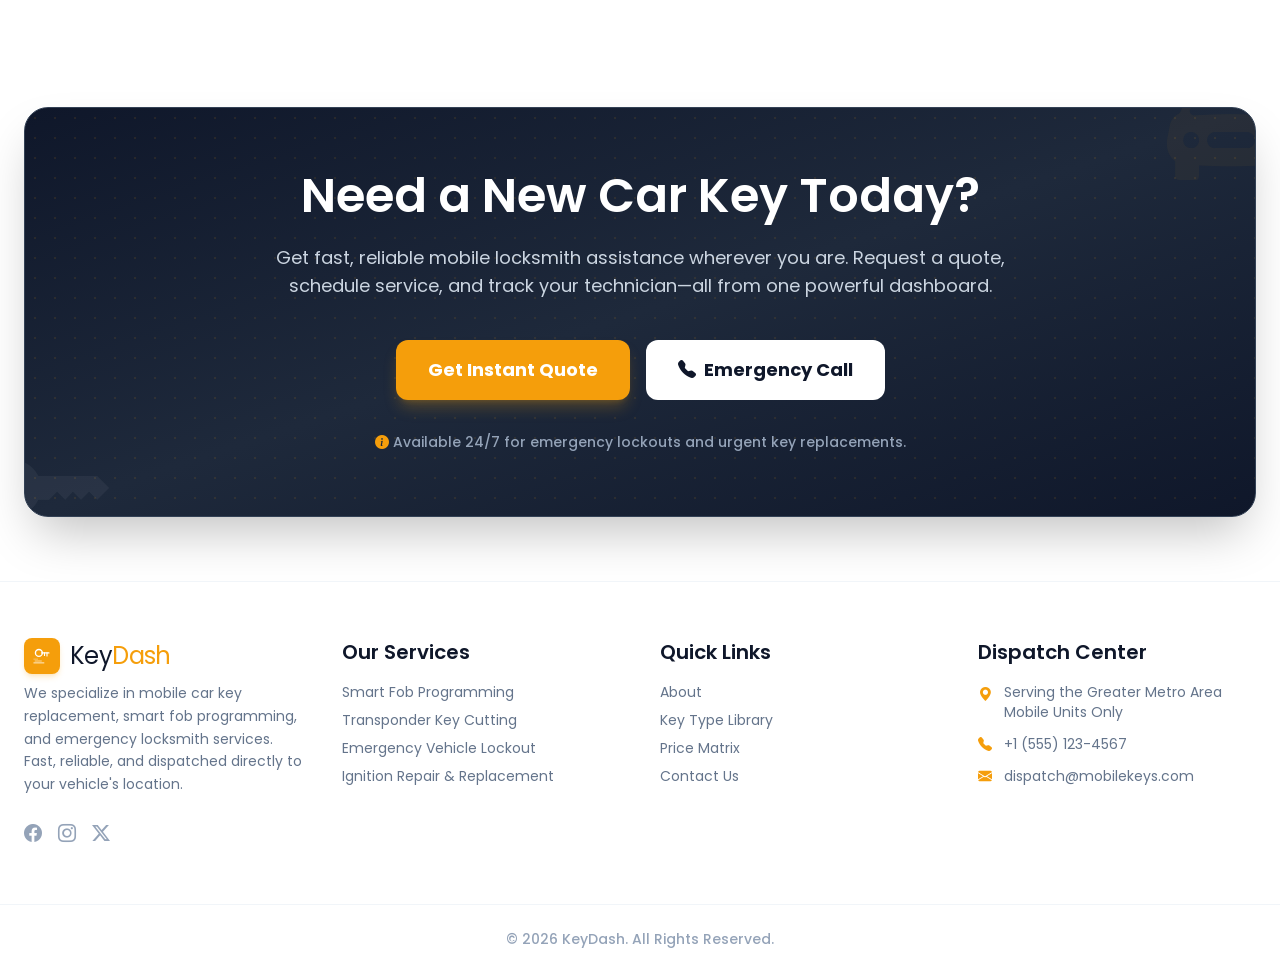
==== commit dbab538d: "updated code" ====
--- a/index.html
+++ b/index.html
@@ -5,7 +5,7 @@
   <meta charset="UTF-8">
   <meta name="viewport" content="width=device-width, initial-scale=1.0">
   <title>Home1 - KeyDash</title>
-  <link rel="icon" href="images/logo.jpeg">
+  <link rel="icon" href="images/favicon.svg" type="image/svg+xml">
   <script src="tailwind.js"></script>
   <link rel="stylesheet" href="https://cdn.jsdelivr.net/npm/bootstrap-icons@1.11.3/font/bootstrap-icons.min.css">
   <link rel="stylesheet" href="navbar.css">
--- a/navbar.css
+++ b/navbar.css
@@ -64,8 +64,6 @@
   left: 0;
   bottom: -6px;
   width: 100%;
-  height: 2px;
-  background-color: #F59E0B;
   border-radius: 2px;
 }
 
@@ -305,7 +303,3 @@
     font-size: 20px;
   }
 }
-
-.h5 {
-  color: #38BDF8;
-}
